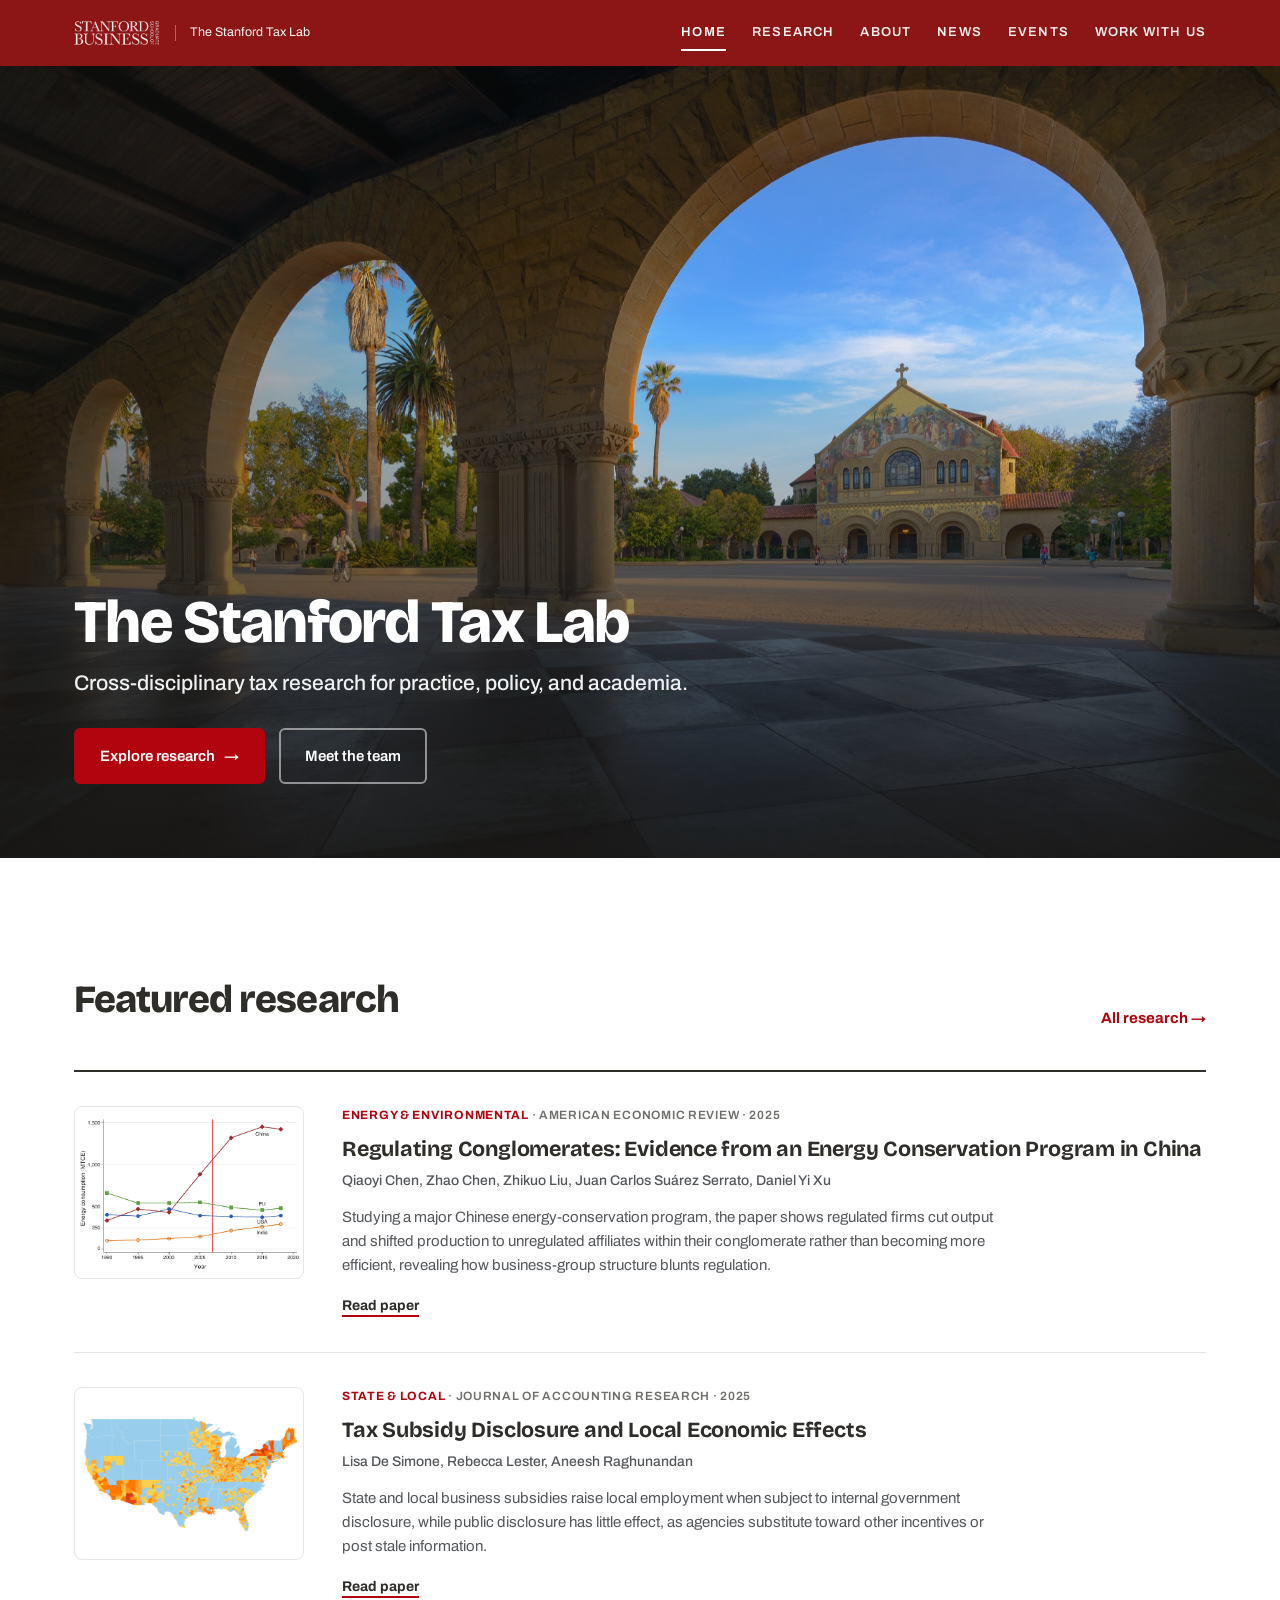
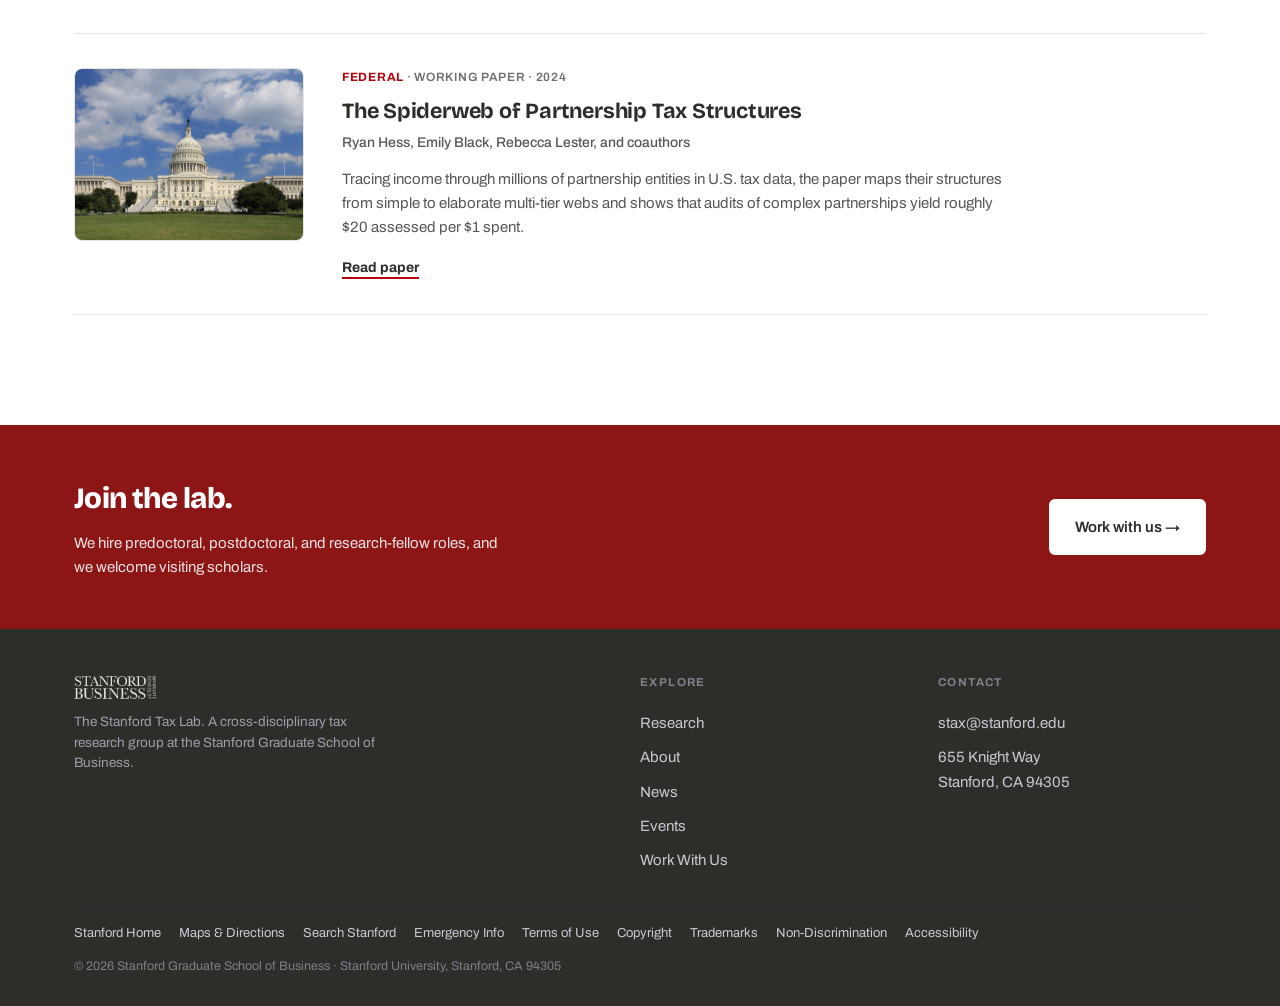
==== preview/index.html @ 89ed1f66 "Uploaded clone of Nate's website repo" ====
<!doctype html>
<html lang="en">
<head>
<meta charset="utf-8" />
<meta name="viewport" content="width=device-width, initial-scale=1" />
<title>The Stanford Tax Lab</title>
<meta name="description" content="A cross-disciplinary tax research group at the Stanford Graduate School of Business." />
<link rel="preconnect" href="https://fonts.googleapis.com" />
<link rel="preconnect" href="https://fonts.gstatic.com" crossorigin />
<link href="https://fonts.googleapis.com/css2?family=Archivo:wght@400;500;600;700&family=Bricolage+Grotesque:opsz,wght@12..96,600;12..96,700;12..96,800&display=swap" rel="stylesheet" />
<link rel="stylesheet" href="assets/site.css" />
</head>
<body data-page="home">
<div id="site-header"></div>

<main>
  <section class="hero">
    <img class="hero-bg" src="../public/img/campus.jpg" alt="The Main Quad at Stanford University" />
    <div class="hero-scrim"></div>
    <div class="wrap">
      <h1>The Stanford Tax Lab</h1>
      <p class="tag">Cross-disciplinary tax research for practice, policy, and academia.</p>
      <div class="cta-row">
        <a class="btn btn-accent" href="research.html">Explore research <span class="arw">→</span></a>
        <a class="btn btn-ghost-light" href="about.html">Meet the team</a>
      </div>
    </div>
  </section>

  <section class="block">
    <div class="wrap">
      <div class="head-row reveal">
        <h2>Featured research</h2>
        <a class="seelink" href="research.html">All research →</a>
      </div>
      <div class="papers">
        <article class="paper reveal">
          <img class="thumb thumb-fig" src="../public/img/papers/china_env_TN.png" alt="" />
          <div>
            <p class="meta"><span class="cat">Energy &amp; Environmental</span> · American Economic Review · 2025</p>
            <h3>Regulating Conglomerates: Evidence from an Energy Conservation Program in China</h3>
            <p class="by">Qiaoyi Chen, Zhao Chen, Zhikuo Liu, Juan Carlos Suárez Serrato, Daniel Yi Xu</p>
            <p class="abs">Studying a major Chinese energy-conservation program, the paper shows regulated firms cut output and shifted production to unregulated affiliates within their conglomerate rather than becoming more efficient, revealing how business-group structure blunts regulation.</p>
            <a class="dl" href="https://doi.org/10.1257/aer.20211455" target="_blank" rel="noopener">Read paper</a>
          </div>
        </article>
        <article class="paper reveal">
          <img class="thumb thumb-fig" src="../public/img/papers/tax_subsidy_disclosure_TN.png" alt="" />
          <div>
            <p class="meta"><span class="cat">State &amp; Local</span> · Journal of Accounting Research · 2025</p>
            <h3>Tax Subsidy Disclosure and Local Economic Effects</h3>
            <p class="by">Lisa De Simone, Rebecca Lester, Aneesh Raghunandan</p>
            <p class="abs">State and local business subsidies raise local employment when subject to internal government disclosure, while public disclosure has little effect, as agencies substitute toward other incentives or post stale information.</p>
            <a class="dl" href="https://doi.org/10.1111/1475-679X.12591" target="_blank" rel="noopener">Read paper</a>
          </div>
        </article>
        <article class="paper reveal">
          <img class="thumb" src="../public/img/capitol2.jpg" alt="" />
          <div>
            <p class="meta"><span class="cat">Federal</span> · Working Paper · 2024</p>
            <h3>The Spiderweb of Partnership Tax Structures</h3>
            <p class="by">Ryan Hess, Emily Black, Rebecca Lester, and coauthors</p>
            <p class="abs">Tracing income through millions of partnership entities in U.S. tax data, the paper maps their structures from simple to elaborate multi-tier webs and shows that audits of complex partnerships yield roughly $20 assessed per $1 spent.</p>
            <a class="dl" href="https://papers.ssrn.com/sol3/papers.cfm?abstract_id=4998604" target="_blank" rel="noopener">Read paper</a>
          </div>
        </article>
      </div>
    </div>
  </section>
</main>

<section class="cta">
  <div class="wrap">
    <div>
      <h2>Join the lab.</h2>
      <p>We hire predoctoral, postdoctoral, and research-fellow roles, and we welcome visiting scholars.</p>
    </div>
    <a class="btn btn-white" href="careers.html">Work with us →</a>
  </div>
</section>

<div id="site-footer"></div>
<script src="assets/site.js"></script>
</body>
</html>
---- preview/assets/site.css ----
/* ============================================================
   STAX — shared stylesheet · Direction "Bold Institute"
   Display: Bricolage Grotesque · Text: Archivo · No serif.
   Pure white, near-black masthead, strong blue accent.
   Swap the whole accent by changing --accent below.
   ============================================================ */
:root{
  --bg:#FFFFFF; --ink:#2E2D29; --muted:#53565A; --soft:#6E6E6A;
  --line:#E6E5E1; --line-2:#D3D2CD; --dark:#2E2D29; --dark-2:#43423E;
  --brand:#8C1515; --accent:#B1040E; --accent-deep:#8A0A12; --accent-tint:#FBECEC;
  --display:"Bricolage Grotesque",system-ui,sans-serif;
  --sans:"Archivo",system-ui,sans-serif;
  --maxw:1200px;
}
*{box-sizing:border-box}
html{scroll-behavior:smooth}
body{margin:0;background:var(--bg);color:var(--ink);font-family:var(--sans);font-size:17px;line-height:1.62;-webkit-font-smoothing:antialiased;text-rendering:optimizeLegibility}
a{color:inherit}
img{display:block;max-width:100%}
h1,h2,h3,h4{font-family:var(--display);font-weight:700;margin:0}
.wrap{max-width:var(--maxw);margin:0 auto;padding:0 34px}
.display{font-family:var(--display)}

/* ---------------- masthead ---------------- */
header.site{position:sticky;top:0;z-index:60;background:var(--brand);color:#fff}
header.site.scrolled{box-shadow:0 3px 16px rgba(0,0,0,.18)}
/* Stanford required identity bar (top of every page) */
.skip-link{position:absolute;left:-9999px;top:0;z-index:200;background:#fff;color:var(--accent);font-weight:700;padding:10px 16px;border-radius:0 0 6px 0}
.skip-link:focus{left:0}
.su-idbar{background:var(--brand);border-bottom:1px solid rgba(255,255,255,.16)}
.su-idbar .wrap{display:flex;align-items:center;height:30px}
.su-idbar a{color:#fff;text-decoration:none;font-family:Georgia,"Times New Roman",serif;font-size:15px;letter-spacing:.01em}
.su-idbar a:hover{text-decoration:underline}
.bar{display:flex;align-items:center;justify-content:space-between;height:66px}
.brand{display:flex;align-items:center;gap:14px;text-decoration:none;color:#fff}
.brand .gsb{height:30px;width:auto;filter:brightness(0) invert(1);opacity:.92}
.brand .mark{font-family:var(--display);font-weight:800;font-size:23px;letter-spacing:.02em;line-height:1;position:relative;padding-left:14px;border-left:1px solid #55534d}
.brand .mark::after{content:"";position:absolute;left:14px;right:0;bottom:-6px;height:3px;background:var(--accent)}
.brand .aff{font-size:12.5px;color:#fff;opacity:.96;max-width:32ch;line-height:1.25;border-left:1px solid rgba(255,255,255,.35);padding-left:14px}
#site-header{display:block;min-height:96px;background:var(--brand)}
nav.main{display:flex;align-items:center;gap:26px}
nav.main a{font-size:13px;font-weight:600;text-transform:uppercase;letter-spacing:.09em;color:rgba(255,255,255,.92);text-decoration:none;padding:6px 0;position:relative;transition:color .18s}
nav.main a:hover{color:#fff}
nav.main a.active{color:#fff}
nav.main a.active::after{content:"";position:absolute;left:0;right:0;bottom:-1px;height:2px;background:#fff}
.menu-btn{display:none;background:none;border:1px solid rgba(255,255,255,.45);color:#fff;font:inherit;font-size:13px;font-weight:600;text-transform:uppercase;letter-spacing:.08em;padding:8px 12px;border-radius:5px;cursor:pointer}

/* ---------------- buttons ---------------- */
.btn{display:inline-flex;align-items:center;gap:9px;font-family:var(--sans);font-weight:600;font-size:15px;text-decoration:none;padding:14px 24px;border-radius:6px;border:2px solid transparent;cursor:pointer;transition:transform .16s ease, background .18s, border-color .18s, color .18s}
.btn .arw{transition:transform .2s}
.btn:hover .arw{transform:translateX(4px)}
.btn-accent{background:var(--accent);color:#fff;border-color:var(--accent)}
.btn-accent:hover{background:var(--accent-deep);border-color:var(--accent-deep)}
.btn-dark{background:var(--ink);color:#fff;border-color:var(--ink)}
.btn-dark:hover{background:#000}
.btn-line{background:transparent;color:var(--ink);border-color:var(--line-2)}
.btn-line:hover{border-color:var(--ink)}
.btn-white{background:#fff;color:var(--ink);border-color:#fff}
.btn-white:hover{background:rgba(255,255,255,.14);color:#fff;border-color:#fff}
.btn-ghost-light{background:transparent;color:#fff;border-color:rgba(255,255,255,.5)}
.btn-ghost-light:hover{border-color:#fff}

/* ---------------- hero ---------------- */
.hero{position:relative;min-height:88vh;display:flex;align-items:flex-end;color:#fff;overflow:hidden;background:var(--dark)}
.hero-bg{position:absolute;inset:0;width:100%;height:100%;object-fit:cover;filter:saturate(1.03)}
.hero-scrim{position:absolute;inset:0;background:linear-gradient(180deg,rgba(24,22,19,.16) 0%,rgba(24,22,19,.03) 34%,rgba(24,22,19,.5) 72%,rgba(24,22,19,.86) 100%),linear-gradient(90deg,rgba(24,22,19,.5) 0%,rgba(24,22,19,0) 50%)}
.hero .wrap{position:relative;z-index:2;padding-top:120px;padding-bottom:74px;width:100%}
.hero h1{font-size:clamp(2.15rem,4.7vw,3.9rem);font-weight:800;line-height:1;letter-spacing:-.028em;max-width:20ch;margin:0 0 16px}
.hero .tag{font-size:clamp(1.02rem,1.7vw,1.32rem);color:#eef0f2;max-width:54ch;margin:0 0 30px;font-weight:500;line-height:1.42}
.hero .sub{font-size:clamp(1.05rem,1.7vw,1.3rem);color:#e7e9ee;max-width:52ch;margin:0 0 34px;font-weight:500}
.hero .cta-row{display:flex;gap:14px;flex-wrap:wrap}
.hero .eyebrow{display:flex;align-items:center;gap:13px;font-size:clamp(.95rem,1.4vw,1.18rem);font-weight:600;color:#fff;margin:0 0 22px;letter-spacing:.01em;max-width:40ch}
.hero .eyebrow::before{content:"";width:28px;height:3px;background:var(--accent);flex:none}

/* ---------------- generic section ---------------- */
section.block{padding:110px 0}
.section-lead{display:grid;grid-template-columns:minmax(0,1fr) minmax(0,1.15fr);gap:56px;align-items:start}
.section-lead h2{font-size:clamp(2rem,3.4vw,3rem);font-weight:800;letter-spacing:-.025em;line-height:1.02}
.section-lead .lead{font-size:19px;line-height:1.6;color:var(--ink)}
.section-lead .lead p{margin:0 0 18px}
.section-lead .lead p:last-child{margin:0}
.head-row{display:flex;align-items:flex-end;justify-content:space-between;gap:24px;margin-bottom:40px}
.head-row h2{font-size:clamp(1.9rem,3vw,2.6rem);font-weight:800;letter-spacing:-.025em}
.seelink{font-size:15px;font-weight:700;color:var(--accent);text-decoration:none;white-space:nowrap}
.seelink:hover{text-decoration:underline}

/* fields row */
.fields{display:flex;gap:28px;flex-wrap:wrap;margin-top:28px}
.chip-field{font-family:var(--display);font-weight:800;font-size:1.2rem;letter-spacing:-.01em;display:inline-flex;align-items:center;gap:10px}
.chip-field::before{content:"";width:10px;height:10px;background:var(--accent);border-radius:2px}

/* ---------------- interior page header ---------------- */
.page-head{background:#fff;padding:60px 0 40px;border-bottom:1px solid var(--line)}
.page-head .eyebrow{font-size:13px;font-weight:700;text-transform:uppercase;letter-spacing:.1em;color:var(--accent);margin:0 0 16px}
.page-head h1{font-size:clamp(2.4rem,5vw,4rem);font-weight:800;letter-spacing:-.03em;line-height:1;margin:0 0 20px;color:var(--ink)}
.page-head .intro{font-size:19px;line-height:1.6;color:var(--muted);max-width:64ch;margin:0}

/* ---------------- research / papers ---------------- */
.papers{border-top:2px solid var(--ink)}
.paper{display:grid;grid-template-columns:230px 1fr;gap:38px;padding:34px 0;border-bottom:1px solid var(--line);align-items:start}
.paper .thumb{width:100%;aspect-ratio:4/3;object-fit:cover;border-radius:8px;background:#EFF0F3;border:1px solid var(--line)}
.paper .thumb.thumb-fig{object-fit:contain;background:#fff}
.paper .meta{font-size:12px;color:var(--soft);font-weight:600;text-transform:uppercase;letter-spacing:.06em;margin:0 0 10px}
.paper .meta .cat{color:var(--accent);font-weight:700}
.paper h3{font-family:var(--display);font-weight:700;font-size:1.35rem;line-height:1.22;margin:0 0 8px;letter-spacing:-.01em}
.paper .by{font-size:14px;color:var(--muted);margin:0 0 12px;font-weight:500}
.paper .abs{font-size:15px;line-height:1.6;color:var(--muted);max-width:74ch;margin:0 0 14px}
.paper .dl{font-size:14px;font-weight:700;color:var(--ink);text-decoration:none;border-bottom:2px solid var(--accent);padding-bottom:2px}
.paper .dl:hover{color:var(--accent)}

.filters{display:flex;flex-wrap:wrap;gap:28px;padding:8px 0 6px;margin-bottom:6px}
.filter{background:none;border:0;font:inherit;font-family:var(--display);font-weight:700;font-size:15px;color:var(--soft);cursor:pointer;padding:6px 0;position:relative;transition:color .18s}
.filter:hover{color:var(--ink)}
.filter[aria-pressed="true"]{color:var(--ink)}
.filter[aria-pressed="true"]::after{content:"";position:absolute;left:0;right:0;bottom:-2px;height:3px;background:var(--accent)}
.paper[hidden]{display:none}

/* ---------------- people ---------------- */
.people-grid{display:grid;grid-template-columns:repeat(4,1fr);gap:34px 28px}
.person{display:block;color:inherit}
.person .ph{width:100%;aspect-ratio:1/1;object-fit:cover;border-radius:8px;background:#eceef2}
.person .nm{font-family:var(--display);font-weight:700;font-size:1.18rem;margin:15px 0 2px;letter-spacing:-.01em}
.person .rl{font-size:14px;color:var(--muted);line-height:1.4}
.person .plinks{margin-top:9px;display:flex;flex-wrap:wrap;gap:6px 14px;font-size:13px}
.person .plinks a{color:var(--accent);font-weight:600;text-decoration:none;cursor:pointer}
.person .plinks a:hover{text-decoration:underline}
.group{padding-top:54px}
.group > h3{font-size:1.35rem;font-weight:800;margin:0 0 24px;letter-spacing:-.02em}

/* about mission */
.mission-lead{font-size:clamp(1.15rem,1.7vw,1.42rem);line-height:1.5;color:var(--ink);max-width:62ch;font-weight:500;margin:0 0 40px}
.goals{display:grid;grid-template-columns:repeat(3,1fr);gap:34px;border-top:2px solid var(--ink);padding-top:30px}
.goal .gh{display:flex;align-items:baseline;gap:10px;font-family:var(--display);font-weight:800;font-size:1.3rem;letter-spacing:-.02em;margin:0 0 10px}
.goal .gh .num{color:var(--accent);font-size:14px;font-weight:800}
.goal p{margin:0;color:var(--muted);font-size:15.5px;line-height:1.6}
@media(max-width:820px){.goals{grid-template-columns:1fr;gap:26px}}

/* alumni (name + affiliation only) */
.alumni-grid{display:grid;grid-template-columns:1fr 1fr;gap:0 44px;border-top:1px solid var(--line)}
.alumni-grid .al{padding:12px 0;border-bottom:1px solid var(--line);font-size:15px;line-height:1.45}
.alumni-grid .al .an{font-weight:600}
.alumni-grid .al .aa{color:var(--muted)}
@media(max-width:640px){.alumni-grid{grid-template-columns:1fr}}

/* ---------------- bio page ---------------- */
.bio{display:grid;grid-template-columns:300px 1fr;gap:64px;padding:64px 0 96px}
.bio .side img{width:100%;max-width:280px;aspect-ratio:1/1;object-fit:cover;border-radius:10px;background:#eceef2}
.bio .side .nm{font-family:var(--display);font-weight:800;font-size:1.7rem;margin:22px 0 4px;letter-spacing:-.02em}
.bio .side .rl{color:var(--accent);font-weight:600;margin:0 0 20px}
.bio .side .det{border-top:1px solid var(--line);padding:13px 0;font-size:14.5px}
.bio .side .det .lab{color:var(--soft);font-size:12px;text-transform:uppercase;letter-spacing:.06em;display:block;margin-bottom:3px}
.bio .side .det a{color:var(--accent);text-decoration:none}
.bio .body h2{font-size:1.7rem;font-weight:800;margin:4px 0 18px;letter-spacing:-.02em}
.bio .body p{color:#33363f;margin:0 0 20px;max-width:66ch}
.bio .body .ph-note{background:var(--accent-tint);border:1px solid #cfdcfb;border-radius:8px;padding:16px 18px;font-size:14.5px;color:#2a3d75}
.backlink{display:inline-block;margin-top:8px;font-size:14px;font-weight:700;color:var(--accent);text-decoration:none}

/* ---------------- events ---------------- */
.ev-list{border-top:2px solid var(--ink)}
.ev{display:grid;grid-template-columns:118px 1fr;gap:30px;padding:26px 0;border-bottom:1px solid var(--line);align-items:baseline;text-decoration:none;color:inherit}
.ev .d .mo{font-family:var(--display);font-size:12.5px;font-weight:700;letter-spacing:.1em;text-transform:uppercase;color:var(--accent)}
.ev .d .dy{font-family:var(--display);font-weight:800;font-size:2.1rem;line-height:1;letter-spacing:-.02em}
.ev .d .yr{font-size:13px;color:var(--soft)}
.ev h3{font-family:var(--display);font-weight:700;font-size:1.28rem;margin:0 0 6px}
.ev .su{font-size:14.5px;color:var(--muted)}
.tag-series{font-size:12px;color:var(--soft);text-transform:uppercase;letter-spacing:.09em;font-weight:600;margin:0 0 6px}
.next-note{color:var(--ink);font-weight:800}
.ev.past{opacity:.82}
.ev.past .d .mo{color:var(--soft)}
.ev-next{display:grid;grid-template-columns:120px 1fr auto;gap:30px;align-items:center;background:var(--accent-tint);border:1px solid #eecccd;border-radius:14px;padding:24px 28px;margin-bottom:40px;text-decoration:none;color:inherit;transition:box-shadow .2s}
.ev-next:hover{box-shadow:0 14px 34px -22px rgba(140,21,21,.6)}
.ev-next .lbl{font-size:11.5px;font-weight:700;text-transform:uppercase;letter-spacing:.1em;color:var(--accent);margin-bottom:6px}
.ev-next .mo{font-family:var(--display);font-weight:700;font-size:13px;letter-spacing:.1em;text-transform:uppercase;color:var(--accent)}
.ev-next .dy{font-family:var(--display);font-weight:800;font-size:2.4rem;line-height:1;color:var(--accent)}
.ev-next h3{font-family:var(--display);font-weight:800;font-size:1.42rem;margin:0 0 4px;letter-spacing:-.01em}
.ev-next .su{font-size:14.5px;color:var(--muted)}
.ev-next .go{color:var(--accent);font-weight:700;white-space:nowrap}
@media(max-width:720px){.ev-next{grid-template-columns:1fr;gap:10px}.ev-next .go{display:none}}
.events-group{margin-bottom:72px}
.events-group > h2{font-size:clamp(1.6rem,2.6vw,2.1rem);font-weight:800;letter-spacing:-.02em;margin:0 0 24px}
.events-group > .eg-sub{color:var(--muted);font-size:15px;margin:0 0 22px}

/* ---------------- CTA band ---------------- */
.cta{background:var(--brand);color:#fff}
.cta .wrap{padding:50px 34px;display:flex;align-items:center;justify-content:space-between;gap:30px;flex-wrap:wrap}
.cta h2{font-size:clamp(1.45rem,2.3vw,1.95rem);font-weight:800;letter-spacing:-.02em;max-width:24ch}
.cta p{color:#f3e2e3;margin:8px 0 0;max-width:48ch;font-size:15px}

.mission-figure{margin:0}
.mission-figure img{width:100%;aspect-ratio:16/10;object-fit:cover;border-radius:10px;display:block}
.mission-figure figcaption{font-size:12.5px;color:var(--soft);margin-top:8px}
.mission-row{display:grid;grid-template-columns:1fr 1.08fr;gap:54px;align-items:center}
.mission-row .lead p:first-child{margin-top:0}
@media(max-width:820px){.mission-row{grid-template-columns:1fr;gap:28px}}

.news-featured{display:grid;grid-template-columns:1.15fr .85fr;gap:38px;align-items:center;padding:0 0 36px;border-bottom:2px solid var(--ink);margin-bottom:6px}
.news-featured .nf-img{width:100%;aspect-ratio:16/10;object-fit:cover;border-radius:10px;background:#eee}
.news-featured .nf-k{font-size:12.5px;color:var(--accent);font-weight:700;text-transform:uppercase;letter-spacing:.05em;margin:0 0 8px}
.news-featured .nf-d{font-size:13px;color:var(--soft);font-weight:600;margin:0 0 10px}
.news-featured .nf-t{font-family:var(--display);font-weight:800;font-size:clamp(1.5rem,2.4vw,2rem);letter-spacing:-.02em;line-height:1.14;margin:0 0 12px;color:var(--ink);text-decoration:none;display:block}
.news-featured a.nf-t:hover{color:var(--accent)}
.news-featured .nf-b{font-size:15px;color:var(--muted);line-height:1.55;margin:0 0 14px}
.news-featured .nf-go{font-weight:700;color:var(--accent);text-decoration:none}
@media(max-width:820px){.news-featured{grid-template-columns:1fr;gap:20px}.mission-figure img{aspect-ratio:16/9}}

/* ---------------- work with us ---------------- */
.ww-grid{display:grid;grid-template-columns:1.15fr .85fr;gap:60px;align-items:start}
.ww .lead-p{font-size:20px;color:var(--ink);line-height:1.55;margin:0 0 32px;max-width:54ch;font-weight:500}
.hire-list{border-top:2px solid var(--ink)}
.hire-item{padding:22px 0;border-bottom:1px solid var(--line);display:flex;gap:18px;align-items:baseline}
.hire-item .no{font-family:var(--display);font-weight:800;color:var(--accent);font-size:15px;min-width:32px}
.hire-item .ht{font-family:var(--display);font-weight:800;font-size:1.5rem;letter-spacing:-.02em;margin:0 0 3px;line-height:1.1}
.hire-item .hd{font-size:15px;color:var(--muted);margin:0}
.apply-card{background:var(--dark);color:#fff;border-radius:16px;padding:34px;position:sticky;top:88px}
.apply-card h3{color:#fff;font-size:1.5rem;font-weight:800;margin:0 0 10px;letter-spacing:-.02em}
.apply-card p{color:#b9bdc7;font-size:15px;margin:0 0 22px;line-height:1.55}
.apply-card .btn{width:100%;justify-content:center;margin-bottom:12px}
.apply-card .apply-opt{margin-bottom:16px}
.apply-card .apply-opt .btn{margin-bottom:0}
.apply-card .apply-label{display:block;text-align:center;font-size:12px;font-weight:700;text-transform:uppercase;letter-spacing:.06em;color:#c7cad3;margin:0 0 8px}
.apply-card .em{display:block;text-align:center;color:#c7cad3;text-decoration:none;font-size:14px;margin-top:8px}
.apply-card .em:hover{color:#fff}
.form-section{background:#F7F6F3;border-top:1px solid var(--line)}
.ww-form{display:grid;grid-template-columns:.82fr 1.18fr;gap:64px;align-items:start}
.ff-intro h2{font-size:clamp(1.6rem,2.7vw,2.2rem);font-weight:800;letter-spacing:-.025em;margin:0 0 14px}
.ff-intro p{color:var(--muted);margin:0 0 16px;max-width:34ch;line-height:1.55}
.ff-intro .ff-contact{font-size:15px;color:var(--ink)}
.ff-intro .ff-contact a{color:var(--accent);font-weight:600;text-decoration:none}
.form-card{background:#fff;border:1px solid var(--line);border-radius:16px;padding:38px;box-shadow:0 24px 60px -38px rgba(18,20,28,.4)}
.field-2{display:grid;grid-template-columns:1fr 1fr;gap:18px}
.field-row{margin-bottom:20px}
.field-row label{display:block;font-size:12px;font-weight:600;color:var(--muted);text-transform:uppercase;letter-spacing:.07em;margin-bottom:9px}
.field-row input,.field-row textarea{width:100%;font:inherit;font-size:15.5px;padding:14px 16px;border:1px solid var(--line-2);border-radius:10px;background:#fff;color:var(--ink);transition:border-color .18s, box-shadow .18s}
.field-row input::placeholder,.field-row textarea::placeholder{color:#a3a29b}
.field-row input:focus,.field-row textarea:focus{outline:none;border-color:var(--accent);box-shadow:0 0 0 3px rgba(177,4,14,.16)}
.field-row textarea{resize:vertical;min-height:118px}
.note-inline{font-size:13.5px;color:var(--soft);margin-top:22px;font-style:italic}
@media(max-width:820px){.ww-form{grid-template-columns:1fr;gap:34px}}
@media(max-width:640px){.field-2{grid-template-columns:1fr}}

/* ---------------- footer ---------------- */
footer.site{background:var(--dark);color:#c7cad3}
footer.site .wrap{padding:44px 34px 30px}
.fgrid{display:grid;grid-template-columns:2fr 1fr 1fr;gap:30px}
footer .fmark{font-family:var(--display);font-weight:800;font-size:26px;color:#fff}
footer .fgsb{height:29px;width:auto;filter:brightness(0) invert(1);opacity:.9;margin-bottom:10px}
.news-list{border-top:2px solid var(--ink)}
.nrow{display:grid;grid-template-columns:150px 1fr auto;gap:30px;padding:26px 0;border-bottom:1px solid var(--line);text-decoration:none;color:inherit;align-items:baseline;transition:background .15s}
.nrow:hover .nt{color:var(--accent)}
.nrow .nd{font-size:13px;color:var(--soft);font-weight:600;text-transform:uppercase;letter-spacing:.05em}
.nrow .nk{font-size:12.5px;color:var(--accent);font-weight:700;text-transform:uppercase;letter-spacing:.05em;margin:0 0 6px}
.nrow .nt{font-family:var(--display);font-weight:700;font-size:1.28rem;line-height:1.25;margin:0 0 6px;letter-spacing:-.01em}
.nrow .nb{font-size:14.5px;color:var(--muted);line-height:1.55;max-width:70ch;margin:0}
.nrow .ngo{color:var(--soft);font-weight:700;white-space:nowrap}
.nrow-static{cursor:default}
.nrow-static:hover .nt{color:inherit}
.nrow .ngo.nolink{color:var(--soft);font-weight:600;font-size:12.5px;text-transform:uppercase;letter-spacing:.05em;opacity:.7}
@media(max-width:720px){.nrow{grid-template-columns:1fr;gap:8px}.nrow .ngo{display:none}}
@media(max-width:1180px){.brand .aff{display:none}}

/* ---------------- events tabs ---------------- */
.etabs{display:flex;flex-wrap:wrap;gap:2px 34px;border-bottom:2px solid var(--line);margin:0 0 34px}
.etab{appearance:none;background:none;border:0;padding:12px 2px;font-family:var(--display);font-weight:700;font-size:clamp(1.02rem,1.5vw,1.32rem);letter-spacing:-.01em;color:var(--soft);cursor:pointer;border-bottom:3px solid transparent;margin-bottom:-2px;transition:color .15s,border-color .15s}
.etab:hover{color:var(--ink)}
.etab[aria-selected="true"]{color:var(--ink);border-bottom-color:var(--accent)}
.etab:focus-visible{outline:2px solid var(--accent);outline-offset:3px;border-radius:2px}
.etabpanel{max-width:74ch}
.etabpanel:focus{outline:none}
.ev-lead{font-size:clamp(1.05rem,1.35vw,1.2rem);line-height:1.6;color:var(--muted);margin:0 0 24px}
.ev-lead a{color:var(--accent);font-weight:600;text-decoration:underline;text-underline-offset:2px}
.ev-card{border:1px solid var(--line);border-radius:12px;padding:26px 30px;background:#fff}
.ev-card h3{font-family:var(--display);font-weight:800;font-size:clamp(1.35rem,2vw,1.7rem);letter-spacing:-.02em;line-height:1.15;margin:0 0 12px}
.ev-meta{font-size:12.5px;color:var(--accent);font-weight:700;text-transform:uppercase;letter-spacing:.05em;margin:0 0 12px}
.ev-detail{font-size:15.5px;color:var(--muted);line-height:1.6;margin:0 0 6px}
.ev-detail strong{color:var(--ink);font-weight:600}
.ev-link{display:inline-block;margin-top:14px;font-weight:700;color:var(--accent);text-decoration:none}
.ev-link:hover{text-decoration:underline}
.conf-prog{list-style:none;margin:20px 0 0;padding:16px 0 0;border-top:1px solid var(--line)}
.conf-prog li{display:grid;grid-template-columns:92px 1fr;gap:18px;padding:14px 0;border-bottom:1px solid var(--line)}
.conf-prog li:last-child{border-bottom:0;padding-bottom:0}
.conf-time{font-size:13px;color:var(--soft);font-weight:600;white-space:nowrap;padding-top:2px}
.conf-spk{display:block;font-weight:600;color:var(--ink);font-size:15.5px}
.conf-spk .aff2{color:var(--soft);font-weight:500}
.conf-title{display:block;color:var(--muted);font-size:15px;line-height:1.5;margin-top:3px}
@media(max-width:620px){.conf-prog li{grid-template-columns:1fr;gap:3px}}
.past-conf{border-top:1px solid var(--line);max-width:74ch;margin-top:28px}
.past-conf>summary{cursor:pointer;padding:18px 0;font-family:var(--display);font-weight:700;font-size:1.12rem;color:var(--ink);list-style:none;display:flex;align-items:center;justify-content:space-between;gap:16px}
.past-conf>summary::-webkit-details-marker{display:none}
.past-conf>summary::after{content:"+";color:var(--accent);font-size:1.4rem;font-weight:700;line-height:1}
.past-conf[open]>summary::after{content:"\2013"}
.past-conf>summary:focus-visible{outline:2px solid var(--accent);outline-offset:3px;border-radius:2px}
.past-conf .pc-body{padding:0 0 20px}
.pc-list{list-style:none;margin:0;padding:0}
.pc-list li{padding:11px 0;border-bottom:1px solid var(--line);font-weight:600;color:var(--ink);font-size:15px}
.pc-list li:last-child{border-bottom:0}
footer .full{font-size:13.5px;color:#9aa0ad;margin:8px 0 0;max-width:40ch;line-height:1.5}
footer h5{font-size:11.5px;letter-spacing:.12em;text-transform:uppercase;color:#7b818e;margin:0 0 14px;font-weight:700}
footer a.fl{display:block;color:#c7cad3;text-decoration:none;font-size:15px;padding:5px 0}
footer a.fl:hover{color:#fff}
.fbot{display:flex;flex-direction:column;gap:12px;margin-top:28px;padding-top:16px;border-top:1px solid #262a33;font-size:13px;color:#7b818e}
.fbot .fnav{display:flex;flex-wrap:wrap;gap:8px 18px}
.fbot .fnav a{color:#c7cad3;text-decoration:none;font-size:13px}
.fbot .fnav a:hover{color:#fff;text-decoration:underline}
.fbot .fcopy{color:#7b818e;font-size:12.5px}

/* ---------------- reveal ---------------- */
.reveal{opacity:0;transform:translateY(20px);transition:opacity .7s cubic-bezier(.2,.7,.2,1),transform .7s cubic-bezier(.2,.7,.2,1)}
.reveal.in{opacity:1;transform:none}

/* ---------------- responsive ---------------- */
@media(max-width:900px){
  .section-lead{grid-template-columns:1fr;gap:26px}
  .ww-grid{grid-template-columns:1fr;gap:40px}
  .bio{grid-template-columns:1fr;gap:28px}
  .bio .side img{max-width:240px}
  .bar{position:relative}
  nav.main{display:none;position:absolute;top:100%;left:0;right:0;background:var(--brand);flex-direction:column;align-items:stretch;gap:0;padding:6px 0;box-shadow:0 18px 32px rgba(0,0,0,.24);border-top:1px solid rgba(255,255,255,.16)}
  nav.main.open{display:flex}
  nav.main a{padding:13px 34px}
  nav.main a.active::after{display:none}
  .menu-btn{display:block}
  .hero{min-height:80vh}
}
@media(max-width:820px){.people-grid{grid-template-columns:repeat(3,1fr)}}
@media(max-width:640px){.paper{grid-template-columns:1fr;gap:16px} .paper .thumb{max-width:340px} .ev{grid-template-columns:1fr;gap:8px} .fgrid{grid-template-columns:1fr 1fr}}
@media(max-width:520px){.people-grid{grid-template-columns:repeat(2,1fr)}}
@media(prefers-reduced-motion:reduce){
  .reveal{opacity:1;transform:none;transition:none}
  html{scroll-behavior:auto}
}

/* keyboard focus visibility (works on light and cardinal backgrounds) */
a:focus-visible,button:focus-visible,[tabindex]:focus-visible{outline:2px solid #fff;outline-offset:1px;box-shadow:0 0 0 4px var(--accent)}
#main{scroll-margin-top:110px}

/* required footer accessibility link */
.faccess{color:#c7cad3;text-decoration:underline}
.faccess:hover{color:#fff}

/* Stanford required global footer */
.su-gfooter{background:var(--brand);color:#fff}
.su-gfooter .wrap{padding:18px 34px;display:flex;flex-wrap:wrap;align-items:center;gap:8px 20px}
.su-gfooter .sig{font-family:Georgia,"Times New Roman",serif;font-size:19px;color:#fff;text-decoration:none;letter-spacing:.01em}
.su-gfooter .sig:hover{text-decoration:underline}
.su-gfooter nav{display:flex;flex-wrap:wrap;gap:6px 18px}
.su-gfooter a.gl{color:rgba(255,255,255,.92);text-decoration:none;font-size:13.5px}
.su-gfooter a.gl:hover{color:#fff;text-decoration:underline}
.su-gfooter .copy{width:100%;color:rgba(255,255,255,.82);font-size:12.5px;margin-top:4px}

/* click-to-expand person links */
.pmore{margin-top:8px}
.pmore > summary{list-style:none;cursor:pointer;color:var(--accent);font-weight:600;font-size:13px;display:inline-flex;align-items:center;gap:5px;user-select:none}
.pmore > summary::-webkit-details-marker{display:none}
.pmore > summary::after{content:"▾";font-size:9px;transition:transform .2s}
.pmore[open] > summary::after{transform:rotate(180deg)}
.pmore .plinks{margin-top:9px;display:flex;flex-direction:column;gap:6px}
.pmore .plinks a{color:var(--accent);text-decoration:none;font-weight:600;font-size:13px}
.pmore .plinks a:hover{text-decoration:underline}

/* about page: centered + tighter spacing */
body[data-page="about"] .ab-mission{padding:26px 0 0}
body[data-page="about"] .ab-team{padding:40px 0 52px}
body[data-page="about"] .mission-lead{max-width:74ch;font-size:clamp(1rem,1.2vw,1.13rem);font-weight:500}
body[data-page="about"] .mission-lead + .mission-lead{margin-top:16px}
body[data-page="about"] .group{padding-top:38px}
body[data-page="about"] .people-grid{display:flex;flex-wrap:wrap;gap:34px 30px}
body[data-page="about"] .person{width:208px}
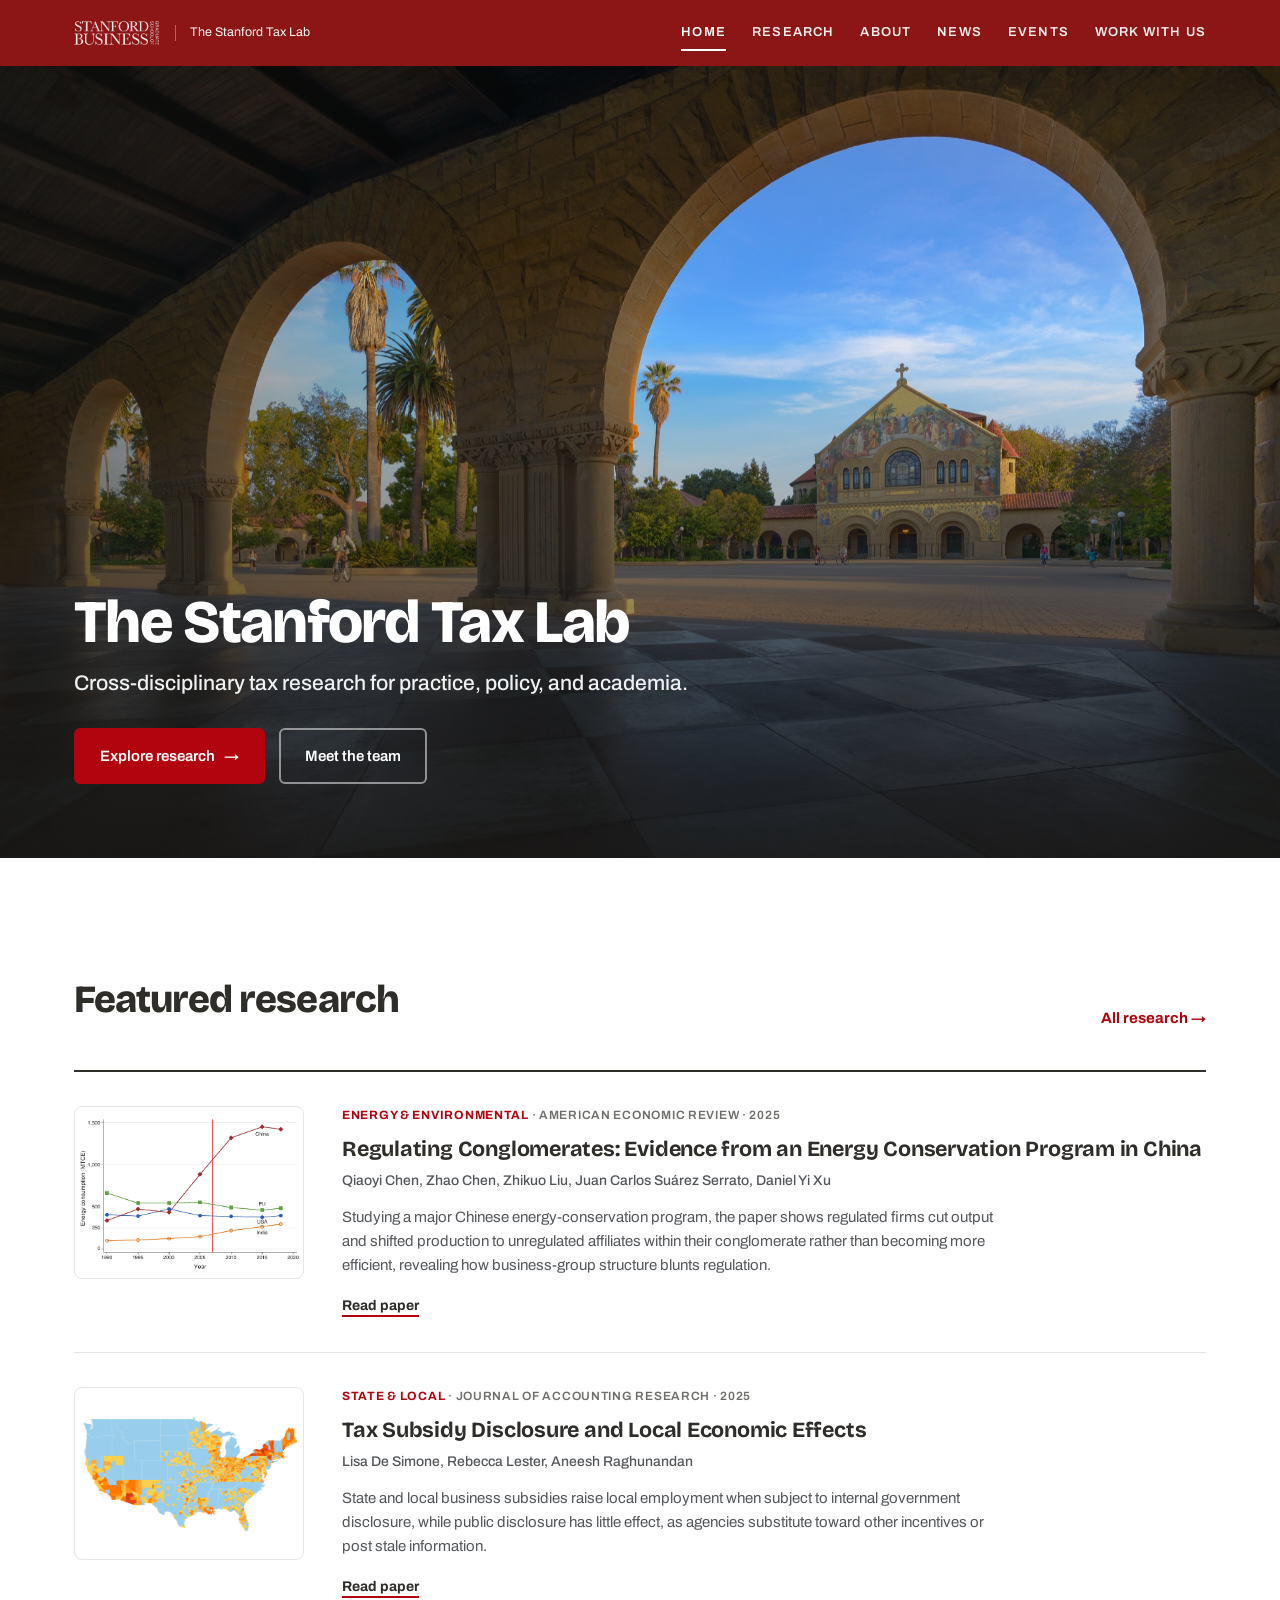
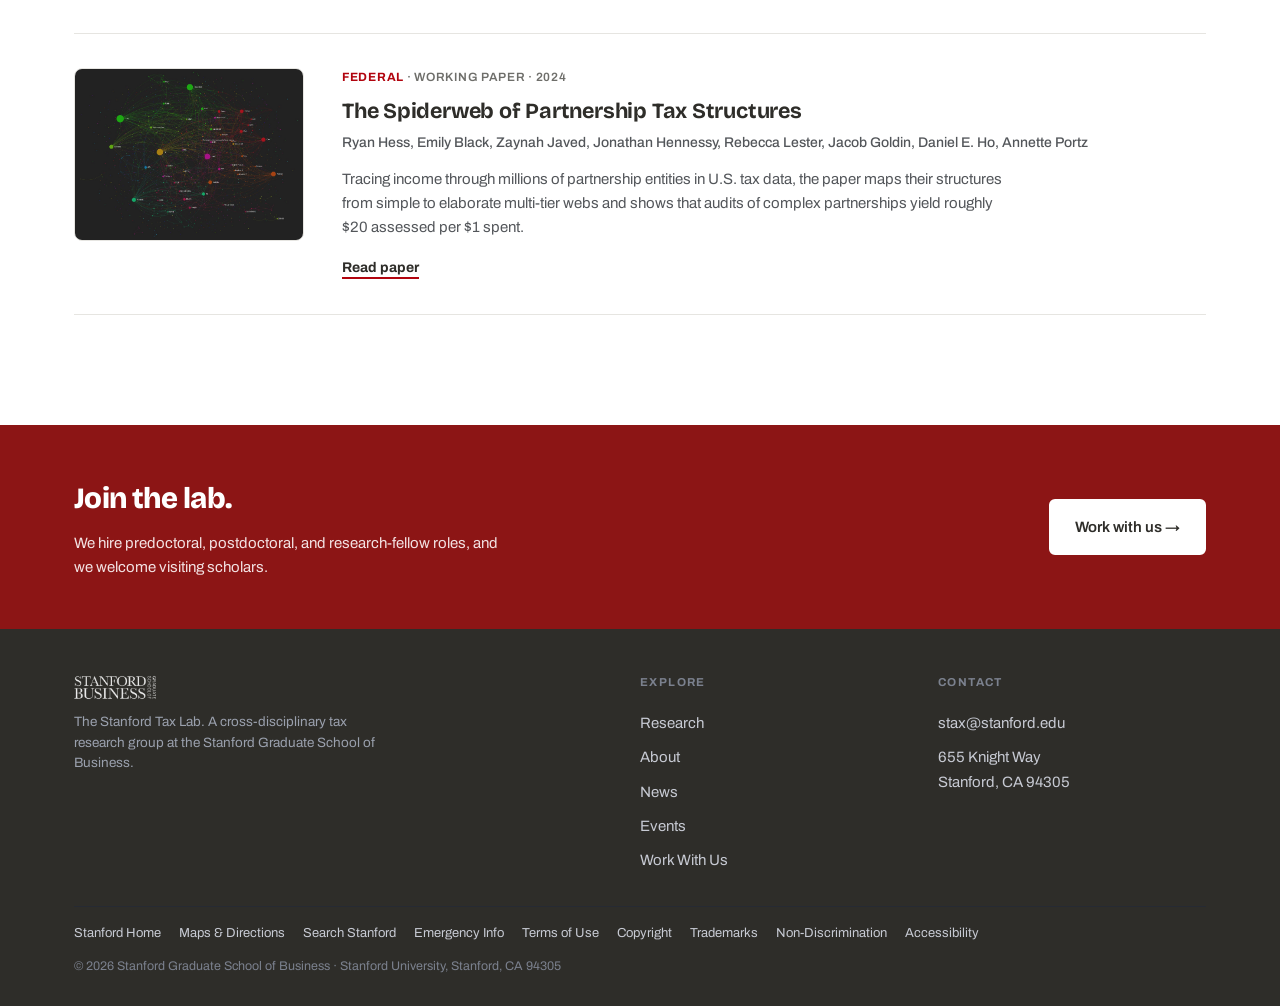
==== commit 6db35ae5: "Updated last featured paper on homepage fixed picture and list of coauthors" ====
--- a/preview/index.html
+++ b/preview/index.html
@@ -55,11 +55,11 @@
           </div>
         </article>
         <article class="paper reveal">
-          <img class="thumb" src="../public/img/capitol2.jpg" alt="" />
+          <img class="thumb" src="../public/img/network.jpg" alt="" />
           <div>
             <p class="meta"><span class="cat">Federal</span> · Working Paper · 2024</p>
             <h3>The Spiderweb of Partnership Tax Structures</h3>
-            <p class="by">Ryan Hess, Emily Black, Rebecca Lester, and coauthors</p>
+            <p class="by">Ryan Hess, Emily Black, Zaynah Javed, Jonathan Hennessy, Rebecca Lester, Jacob Goldin, Daniel E. Ho, Annette Portz</p>
             <p class="abs">Tracing income through millions of partnership entities in U.S. tax data, the paper maps their structures from simple to elaborate multi-tier webs and shows that audits of complex partnerships yield roughly $20 assessed per $1 spent.</p>
             <a class="dl" href="https://papers.ssrn.com/sol3/papers.cfm?abstract_id=4998604" target="_blank" rel="noopener">Read paper</a>
           </div>
